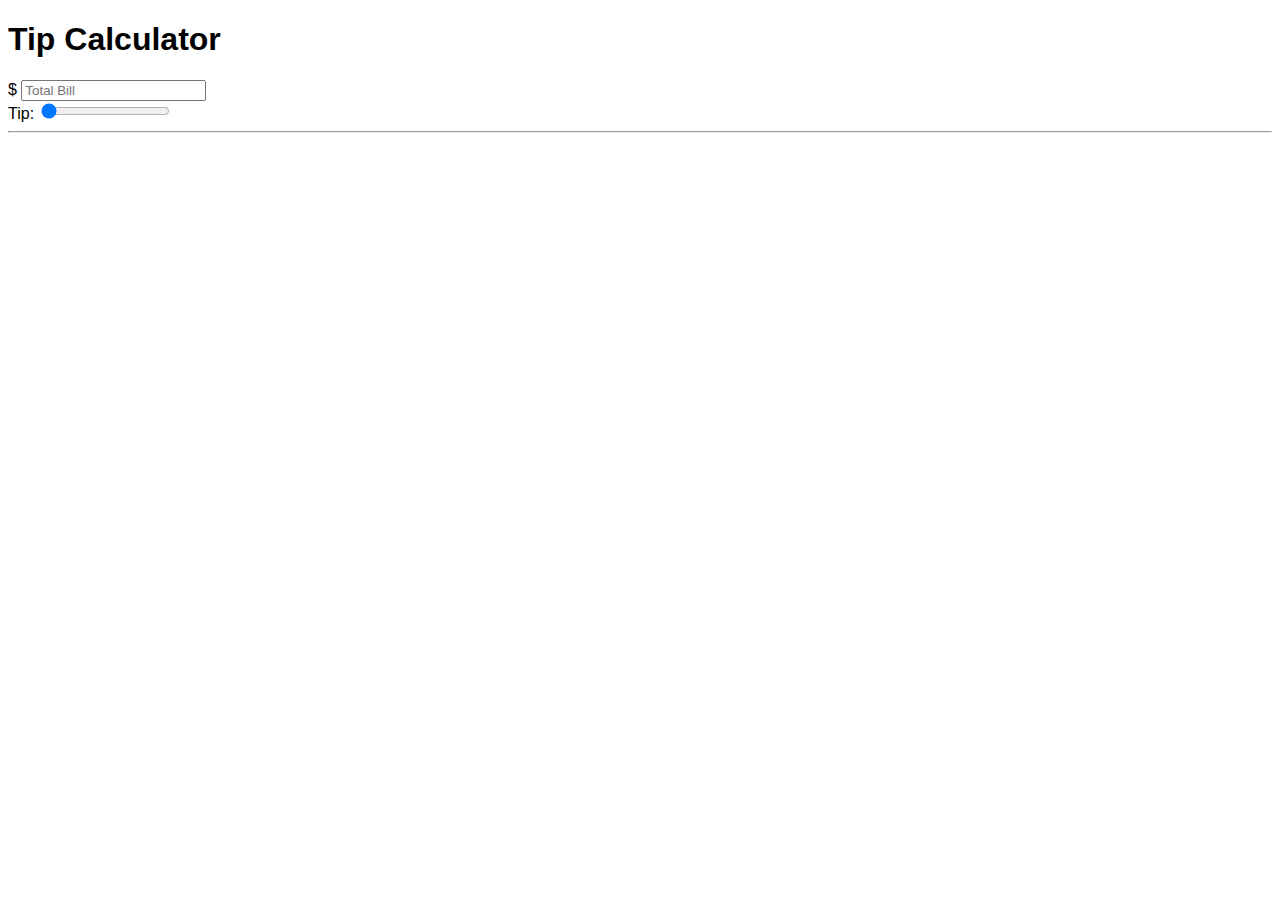
==== index.html @ 044e7053 "Add files via upload" ====
<!doctype html>
<html lang="en">
  <head>
    <title>Tip Calculator</title>
    <!-- Required meta tags -->
    <meta charset="utf-8">
    <meta name="viewport" content="width=device-width, initial-scale=1, shrink-to-fit=no">

    <!-- Bootstrap CSS -->
    <link rel="stylesheet" href="https://maxcdn.bootstrapcdn.com/bootstrap/4.0.0-beta.2/css/bootstrap.min.css" integrity="sha384-PsH8R72JQ3SOdhVi3uxftmaW6Vc51MKb0q5P2rRUpPvrszuE4W1povHYgTpBfshb" crossorigin="anonymous">
    <link rel="stylesheet" href="style.css">


   
  </head>
  <body class="bg-dark">
    <div class="container">
      <div class="row">
        <div class="col-md-6 mx-auto">
          <div id="mainbg" class="card card-body text-center mt-5 ">
            <h1 class="heading display-5 pb-3">Tip Calculator</h1>
            <form id="tip-form">
              <div class="form-group">
                <div class="input-group">
                  <span class="input-group-addon">$</span>
                  <input type="number" class="form-control" id="billTotal" placeholder="Total Bill">
                </div>
              </div>
              <div class="form-group tipPersent">
                <div class="input-group">
                  <label for="">Tip:</label>


                  <input type="range" class="form-control" id="tipInput" value="0">
                  <span class="input-group-addon" id="tipOutput"></span>
                </div>
              </div>



            </form>
            <hr>

            <!-- RESULTS -->
            <div id="results" class="pt-4">
              <h5>Results</h5>
              <div class="form-group">
                <div class="input-group">
                  <span class="input-group-addon">Tip amount</span>
                  <input type="number" class="form-control" id="tipAmount" disabled>
                </div>
              </div>

              <div class="form-group">
                <div class="input-group">
                  <span class="input-group-addon">Total Bill with Tip</span>
                  <input type="number" class="form-control" id="totalBillWithTip" disabled>
                </div>
              </div>


            </div>
          </div>
        </div>
      </div>
    </div>

    <!-- Optional JavaScript -->
    <script src="app.js"></script>
    <!-- jQuery first, then Popper.js, then Bootstrap JS -->
    <script src="https://code.jquery.com/jquery-3.2.1.slim.min.js" integrity="sha384-KJ3o2DKtIkvYIK3UENzmM7KCkRr/rE9/Qpg6aAZGJwFDMVNA/GpGFF93hXpG5KkN" crossorigin="anonymous"></script>
    <script src="https://cdnjs.cloudflare.com/ajax/libs/popper.js/1.12.3/umd/popper.min.js" integrity="sha384-vFJXuSJphROIrBnz7yo7oB41mKfc8JzQZiCq4NCceLEaO4IHwicKwpJf9c9IpFgh" crossorigin="anonymous"></script>
    <script src="https://maxcdn.bootstrapcdn.com/bootstrap/4.0.0-beta.2/js/bootstrap.min.js" integrity="sha384-alpBpkh1PFOepccYVYDB4do5UnbKysX5WZXm3XxPqe5iKTfUKjNkCk9SaVuEZflJ" crossorigin="anonymous"></script>

  </body>
</html>
---- style.css ----
#results {
    display:none;
  }

  body {
    background-image: url("tips.jpg");
    background-repeat: no-repeat;
    background-position: center;
    font-family: Impact, Haettenschweiler, 'Arial Narrow Bold', sans-serif;
    
   }

   #mainbackground {
    background-color: rgba(255, 255, 255, 0.8);
   }
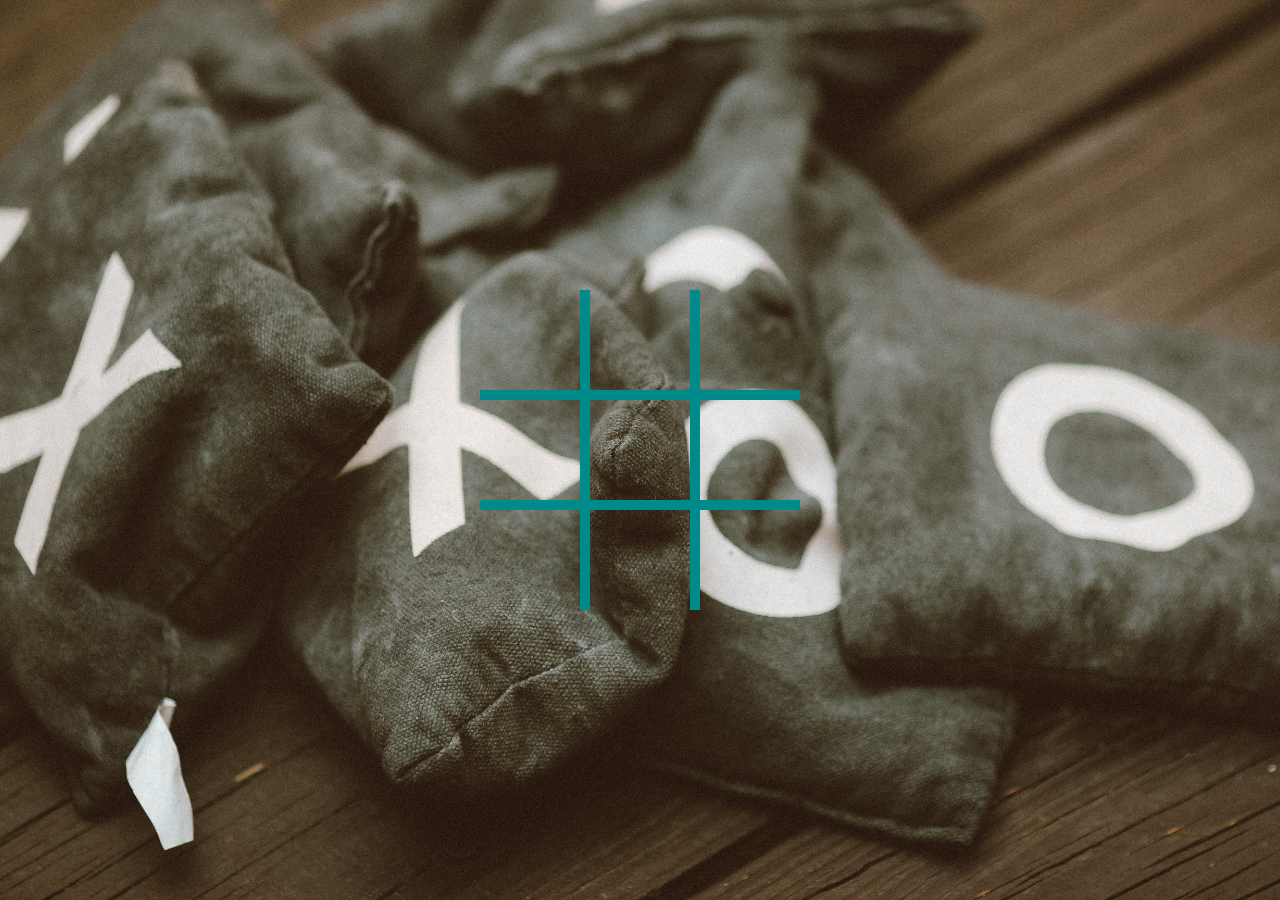
==== commit e1c598bf: "Add files via upload" ====
--- a/index.html
+++ b/index.html
@@ -1,76 +1,30 @@
-<!doctype html>
+
+<!DOCTYPE html>
 <html lang="en">
-  <head>
-    <title>Tip Calculator</title>
-    <!-- Required meta tags -->
-    <meta charset="utf-8">
-    <meta name="viewport" content="width=device-width, initial-scale=1, shrink-to-fit=no">
+<head>
+ <meta charset="UTF-8">
+ <meta http-equiv="X-UA-Compatible" content="IE=edge">
+ <meta name="viewport" content="width=device-width, initial-scale=1.0">
+ <link rel="stylesheet" href="style.css">
+ <script src="script.js" defer></script>
+ <title>Tic-Tac-Toe</title>
+</head>
+<body>
+        <div class="board" id="board">
+               <div class="cell" data-cell></div>
+               <div class="cell" data-cell></div>
+               <div class="cell" data-cell></div>
+               <div class="cell" data-cell></div>
+               <div class="cell" data-cell></div>
+               <div class="cell" data-cell></div>
+               <div class="cell" data-cell></div>
+               <div class="cell" data-cell></div>
+               <div class="cell" data-cell></div>
+           </div>
+           <div class="winning-message" id="winningMessage">
+               <div id="winningMessageText"></div>
+               <button id="restartButton">Restart</button>
+           </div>
+       </body>
 
-    <!-- Bootstrap CSS -->
-    <link rel="stylesheet" href="https://maxcdn.bootstrapcdn.com/bootstrap/4.0.0-beta.2/css/bootstrap.min.css" integrity="sha384-PsH8R72JQ3SOdhVi3uxftmaW6Vc51MKb0q5P2rRUpPvrszuE4W1povHYgTpBfshb" crossorigin="anonymous">
-    <link rel="stylesheet" href="style.css">
-
-
-   
-  </head>
-  <body class="bg-dark">
-    <div class="container">
-      <div class="row">
-        <div class="col-md-6 mx-auto">
-          <div id="mainbg" class="card card-body text-center mt-5 ">
-            <h1 class="heading display-5 pb-3">Tip Calculator</h1>
-            <form id="tip-form">
-              <div class="form-group">
-                <div class="input-group">
-                  <span class="input-group-addon">$</span>
-                  <input type="number" class="form-control" id="billTotal" placeholder="Total Bill">
-                </div>
-              </div>
-              <div class="form-group tipPersent">
-                <div class="input-group">
-                  <label for="">Tip:</label>
-
-
-                  <input type="range" class="form-control" id="tipInput" value="0">
-                  <span class="input-group-addon" id="tipOutput"></span>
-                </div>
-              </div>
-
-
-
-            </form>
-            <hr>
-
-            <!-- RESULTS -->
-            <div id="results" class="pt-4">
-              <h5>Results</h5>
-              <div class="form-group">
-                <div class="input-group">
-                  <span class="input-group-addon">Tip amount</span>
-                  <input type="number" class="form-control" id="tipAmount" disabled>
-                </div>
-              </div>
-
-              <div class="form-group">
-                <div class="input-group">
-                  <span class="input-group-addon">Total Bill with Tip</span>
-                  <input type="number" class="form-control" id="totalBillWithTip" disabled>
-                </div>
-              </div>
-
-
-            </div>
-          </div>
-        </div>
-      </div>
-    </div>
-
-    <!-- Optional JavaScript -->
-    <script src="app.js"></script>
-    <!-- jQuery first, then Popper.js, then Bootstrap JS -->
-    <script src="https://code.jquery.com/jquery-3.2.1.slim.min.js" integrity="sha384-KJ3o2DKtIkvYIK3UENzmM7KCkRr/rE9/Qpg6aAZGJwFDMVNA/GpGFF93hXpG5KkN" crossorigin="anonymous"></script>
-    <script src="https://cdnjs.cloudflare.com/ajax/libs/popper.js/1.12.3/umd/popper.min.js" integrity="sha384-vFJXuSJphROIrBnz7yo7oB41mKfc8JzQZiCq4NCceLEaO4IHwicKwpJf9c9IpFgh" crossorigin="anonymous"></script>
-    <script src="https://maxcdn.bootstrapcdn.com/bootstrap/4.0.0-beta.2/js/bootstrap.min.js" integrity="sha384-alpBpkh1PFOepccYVYDB4do5UnbKysX5WZXm3XxPqe5iKTfUKjNkCk9SaVuEZflJ" crossorigin="anonymous"></script>
-
-  </body>
 </html>--- a/style.css
+++ b/style.css
@@ -1,15 +1,116 @@
-#results {
-    display:none;
-  }
+:root {
+	--cell-size: 100px;
 
-  body {
-    background-image: url("tips.jpg");
+	--color: #ec06ec; /* for hover */
+	--color-set: #420d66; /* when set */
+	--l: 10px; /* X line-width */
+}
+body {
+	margin: 0;
+    background-image: url(tictac.jpg);
     background-repeat: no-repeat;
+    background-size: cover;
     background-position: center;
-    font-family: Impact, Haettenschweiler, 'Arial Narrow Bold', sans-serif;
-    
-   }
+}
 
-   #mainbackground {
-    background-color: rgba(255, 255, 255, 0.8);
-   }
+.board {
+	width: 100vw;
+	height: 100vh;
+	display: grid;
+	justify-content: center;
+	align-content: center;
+	justify-items: center;
+	align-items: center;
+	grid-template-columns: repeat(3, auto)
+}
+.cell {
+	width: var(--cell-size);
+	height: var(--cell-size);
+	border: 5px solid darkcyan;
+	display: flex;
+	justify-content: center;
+	align-items: center;
+	position: relative;
+	cursor: pointer;
+}
+/* remove border for edges */
+.cell:nth-child(1), .cell:nth-child(2), .cell:nth-child(3) {
+	border-top: none;
+}
+
+.cell:nth-child(1), .cell:nth-child(4), .cell:nth-child(7) {
+	border-left: none;
+}
+
+.cell:nth-child(3), .cell:nth-child(6), .cell:nth-child(9) {
+	border-right: none;
+}
+
+.cell:nth-child(7), .cell:nth-child(8), .cell:nth-child(9) {
+	border-bottom: none;
+}
+.cell.x, .cell.circle {
+	cursor: not-allowed;
+}
+/* for cross */
+.board.x .cell:not(.circle):not(.x):hover {
+	background: linear-gradient(to top right, transparent calc(50% - var(--l) / 2), var(--color) calc(50% - var(--l) / 2) calc(50% + var(--l) / 2), transparent calc(50% + var(--l) / 2)),
+				linear-gradient(to bottom right, transparent calc(50% - var(--l) / 2), var(--color) calc(50% - var(--l) / 2) calc(50% + var(--l) / 2), transparent calc(50% + var(--l) / 2));
+	background-size: 80% 80%;
+	background-repeat: no-repeat;
+	background-position: center;
+}
+/* for cross (set) */
+.cell:not(.circle).x {
+	background: linear-gradient(to top right, transparent calc(50% - var(--l) / 2), var(--color-set) calc(50% - var(--l) / 2) calc(50% + var(--l) / 2), transparent calc(50% + var(--l) / 2)),
+				linear-gradient(to bottom right, transparent calc(50% - var(--l) / 2), var(--color-set) calc(50% - var(--l) / 2) calc(50% + var(--l) / 2), transparent calc(50% + var(--l) / 2));
+	background-size: 80% 80%;
+	background-repeat: no-repeat;
+	background-position: center;
+}
+/* for circle */
+.board.circle .cell:not(.circle):not(.x):hover {	
+	background: radial-gradient(var(--color) 60%, transparent 60%);
+}
+
+/* for circle (set) */
+.cell:not(.x).circle {
+	background: radial-gradient(var(--color-set) 60%, transparent 60%);
+}
+.winning-message {
+	display: none;
+	position: fixed;
+	top: 0;
+	left: 0;
+	right: 0;
+	bottom: 0;
+	background-image: url(game.jpg);
+    background-repeat: no-repeat;
+    background-size: cover;
+    background-position: center;
+	justify-content: center;
+	align-items: center;
+	color: black;
+	font-size: 5rem;
+	font-family: Arial, Helvetica, sans-serif, Courier, monospace;
+	flex-direction: column;
+}
+.winning-message button {
+	border-radius: 10px;
+	font-size: 3rem;
+    color: white;
+	background-color: black;
+	border: 1px solid whitesmoke;
+	padding: .25em .5em;
+	cursor: pointer;
+}
+
+.winning-message button:hover {
+	background-color: var(--color-set);
+	color: whitesmoke;
+	border-color: blanchedalmond;
+}
+.winning-message.show {
+	display: flex;
+    color: black;
+}
